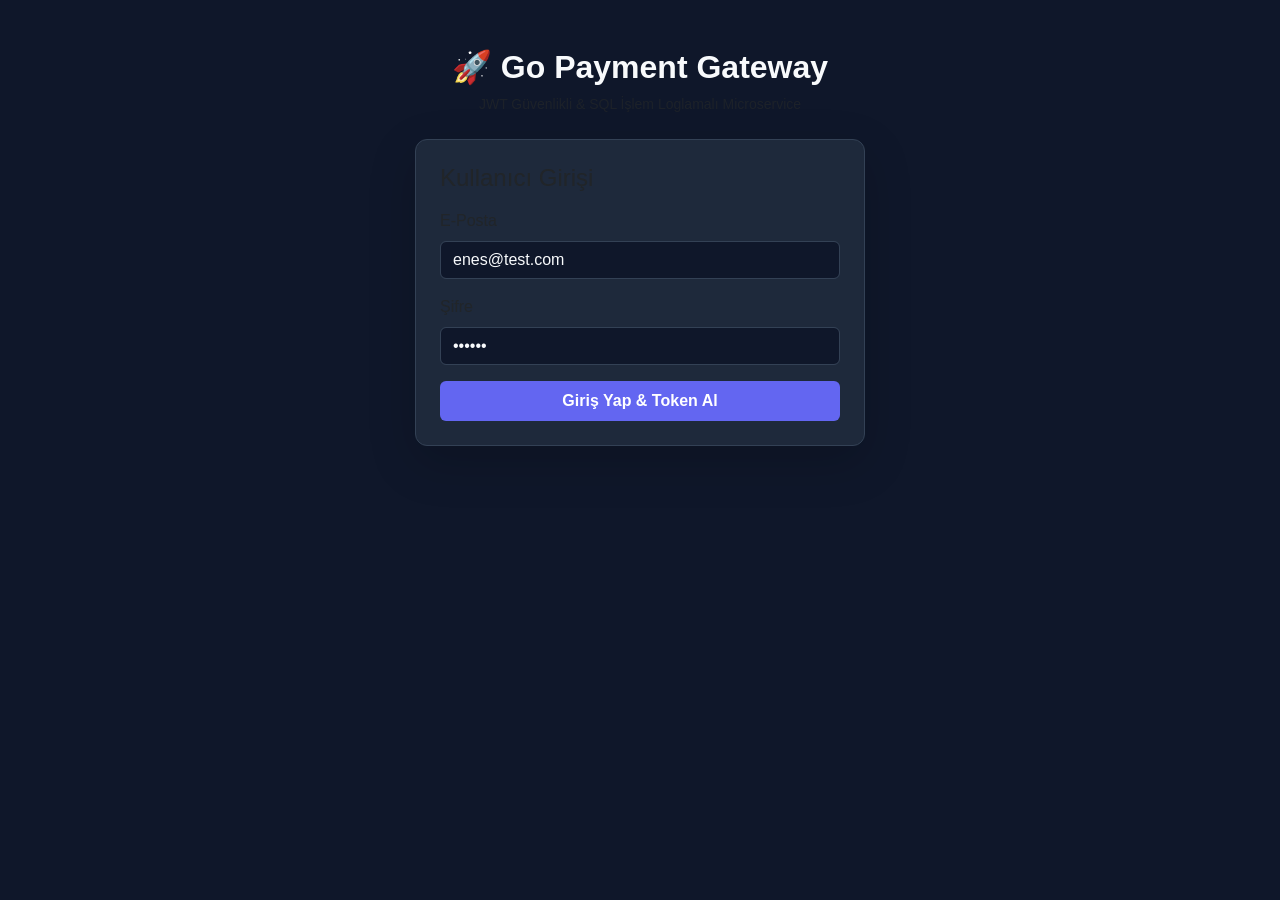
==== templates/index.html @ 171e77e1 "feat: Go Payment Gateway microservice v1.0" ====
<!DOCTYPE html>
<html lang="tr">
<head>
    <meta charset="UTF-8">
    <meta name="viewport" content="width=device-width, initial-scale=1.0">
    <title>Go Payment Gateway</title>
    <link href="https://cdn.jsdelivr.net/npm/bootstrap@5.3.0/dist/css/bootstrap.min.css" rel="stylesheet">
    <style>
        body { background-color: #0f172a; color: #f8fafc; font-family: 'Segoe UI', Tahoma, Geneva, Verdana, sans-serif; }
        .card { background-color: #1e293b; border: 1px solid #334155; border-radius: 12px; }
        .btn-primary { background-color: #6366f1; border: none; }
        .btn-primary:hover { background-color: #4f46e5; }
        .btn-success { background-color: #10b981; border: none; }
        .btn-success:hover { background-color: #059669; }
        .form-control, .form-control:focus { background-color: #0f172a; border: 1px solid #334155; color: #f8fafc; }
        .table-dark { background-color: #1e293b; color: #f8fafc; }
    </style>
</head>
<body class="py-5">

    <div class="container" style="max-width: 900px;">
        <!-- LOGO / BAŞLIK -->
        <div class="text-center mb-4">
            <h2 class="fw-bold text-indigo-400">🚀 Go Payment Gateway</h2>
            <p class="text-muted small">JWT Güvenlikli & SQL İşlem Loglamalı Microservice</p>
        </div>

        <!-- 1. GİRİŞ FORMU -->
        <div id="loginCard" class="card p-4 shadow-lg mx-auto" style="max-width: 450px;">
            <h4 class="mb-3">Kullanıcı Girişi</h4>
            <div class="mb-3">
                <label class="form-label">E-Posta</label>
                <input type="email" id="emailInput" class="form-control" value="enes@test.com">
            </div>
            <div class="mb-3">
                <label class="form-label">Şifre</label>
                <input type="password" id="passInput" class="form-control" value="123456">
            </div>
            <button onclick="login()" class="btn btn-primary w-100 py-2 fw-bold">Giriş Yap & Token Al</button>
            <div id="loginAlert" class="mt-3 alert d-none small" role="alert"></div>
        </div>

        <!-- 2. ANA PANEL (Giriş Yapılınca Açılacak) -->
        <div id="mainPanel" class="row g-4 d-none">
            <!-- SOL KOLON: ÖDEME VE TOPLU KART YÜKLEME -->
            <div class="col-md-6">
                <!-- Ödeme Yap -->
                <div class="card p-4 shadow-lg mb-4">
                    <div class="d-flex justify-content-between align-items-center mb-3">
                        <h5 class="m-0">💳 Ödeme Yap</h5>
                        <span class="badge bg-success">JWT Aktif 🔑</span>
                    </div>
                    <div class="mb-3">
                        <label class="form-label">Kart Numarası</label>
                        <input type="text" id="kartNoInput" class="form-control" value="9999-8888">
                    </div>
                    <div class="row">
                        <div class="col-6 mb-3">
                            <label class="form-label">Mevcut Bakiye</label>
                            <input type="number" id="bakiyeInput" class="form-control" value="1000">
                        </div>
                        <div class="col-6 mb-3">
                            <label class="form-label">Tutar</label>
                            <input type="number" id="tutarInput" class="form-control" value="250">
                        </div>
                    </div>
                    <button onclick="odemeYap()" class="btn btn-success w-100 py-2 fw-bold">Ödemeyi Onayla</button>
                    <div id="payAlert" class="mt-3 alert d-none small" role="alert"></div>
                </div>

                <!-- Toplu Kart Yükleme -->
                <div class="card p-4 shadow-lg">
                    <h5 class="mb-2">📦 Toplu Kart Yükle (Batch)</h5>
                    <p class="text-muted small mb-2">JSON formatında toplu kart verisi ekleyin:</p>
                    <textarea id="batchJsonInput" class="form-control mb-3" rows="3">[{"kart_no":"1111-2222","bakiye":1500},{"kart_no":"3333-4444","bakiye":2000}]</textarea>
                    <button onclick="topluKartEkle()" class="btn btn-outline-info w-100 fw-bold">Toplu Kartları İçeri Aktar</button>
                    <div id="batchAlert" class="mt-2 alert d-none small" role="alert"></div>
                </div>
            </div>

            <!-- SAĞ KOLON: CANLI İŞLEM GEÇMİŞİ -->
            <div class="col-md-6">
                <div class="card p-4 shadow-lg h-100">
                    <div class="d-flex justify-content-between align-items-center mb-3">
                        <h5 class="m-0">📜 Son İşlem Logları</h5>
                        <button onclick="islemleriGetir()" class="btn btn-sm btn-outline-light">Yenile 🔄</button>
                    </div>
                    <div class="table-responsive">
                        <table class="table table-dark table-hover small text-center align-middle">
                            <thead>
                                <tr>
                                    <th>Kart</th>
                                    <th>Tutar</th>
                                    <th>Durum</th>
                                </tr>
                            </thead>
                            <tbody id="transactionsTable">
                                <tr><td colspan="3" class="text-muted">Henüz işlem yapılmadı</td></tr>
                            </tbody>
                        </table>
                    </div>
                </div>
            </div>
        </div>
    </div>

    <!-- JAVASCRIPT -->
    <script>
        let jwtToken = "";

        async function login() {
            const eposta = document.getElementById('emailInput').value;
            const sifre = document.getElementById('passInput').value;
            const alertBox = document.getElementById('loginAlert');

            try {
                const response = await fetch('/api/v1/login', {
                    method: 'POST',
                    headers: { 'Content-Type': 'application/json' },
                    body: JSON.stringify({ eposta, sifre })
                });

                const data = await response.json();

                if (data.basarili) {
                    jwtToken = data.token;
                    alertBox.className = "mt-3 alert alert-success";
                    alertBox.innerText = "Giriş başarılı!";
                    alertBox.classList.remove('d-none');

                    setTimeout(() => {
                        document.getElementById('loginCard').classList.add('d-none');
                        document.getElementById('mainPanel').classList.remove('d-none');
                        islemleriGetir();
                    }, 800);
                } else {
                    alertBox.className = "mt-3 alert alert-danger";
                    alertBox.innerText = data.mesaj || "Giriş başarısız!";
                    alertBox.classList.remove('d-none');
                }
            } catch (err) {
                alertBox.className = "mt-3 alert alert-danger";
                alertBox.innerText = "Sunucuya bağlanılamadı!";
                alertBox.classList.remove('d-none');
            }
        }

        async function odemeYap() {
            const kart_no = document.getElementById('kartNoInput').value;
            const bakiye = parseFloat(document.getElementById('bakiyeInput').value);
            const tutar = parseFloat(document.getElementById('tutarInput').value);
            const alertBox = document.getElementById('payAlert');

            try {
                const response = await fetch('/api/v1/pay', {
                    method: 'POST',
                    headers: {
                        'Content-Type': 'application/json',
                        'Authorization': 'Bearer ' + jwtToken
                    },
                    body: JSON.stringify({ kart_no, bakiye, tutar })
                });

                const data = await response.json();

                if (data.basarili) {
                    alertBox.className = "mt-3 alert alert-success";
                    alertBox.innerText = `✅ ${data.mesaj}`;
                    alertBox.classList.remove('d-none');
                    document.getElementById('bakiyeInput').value = data.kalan_bakiye;
                } else {
                    alertBox.className = "mt-3 alert alert-danger";
                    alertBox.innerText = `❌ ${data.mesaj}`;
                    alertBox.classList.remove('d-none');
                }
                islemleriGetir();
            } catch (err) {
                alertBox.className = "mt-3 alert alert-danger";
                alertBox.innerText = "İşlem hatası!";
                alertBox.classList.remove('d-none');
            }
        }

    async function islemleriGetir() {
    const tbody = document.getElementById('transactionsTable');
    
    // Butona basıldığında yükleniyor hissi verelim
    tbody.innerHTML = `<tr><td colspan="3" class="text-muted">Yükleniyor...</td></tr>`;

    try {
        const response = await fetch('/api/v1/transactions', {
            method: 'GET',
            headers: { 
                'Content-Type': 'application/json',
                'Authorization': 'Bearer ' + jwtToken 
            }
        });

        if (!response.ok) {
            throw new Error("İşlem geçmişi alınamadı");
        }

        const data = await response.json();
        tbody.innerHTML = "";

        if (!data || data.length === 0) {
            tbody.innerHTML = `<tr><td colspan="3" class="text-muted">Henüz işlem geçmişi yok</td></tr>`;
            return;
        }

        data.forEach(item => {
            const badgeClass = item.durum === "Başarılı" ? "bg-success" : "bg-danger";
            tbody.innerHTML += `
                <tr>
                    <td><strong>${item.kart_no}</strong></td>
                    <td>${item.tutar} TL</td>
                    <td><span class="badge ${badgeClass}">${item.durum}</span></td>
                </tr>
            `;
        });
    } catch (err) {
        console.error("Hata:", err);
        tbody.innerHTML = `<tr><td colspan="3" class="text-danger">Veri çekilemedi!</td></tr>`;
    }
}

        async function topluKartEkle() {
            const rawJson = document.getElementById('batchJsonInput').value;
            const alertBox = document.getElementById('batchAlert');

            try {
                const response = await fetch('/api/v1/cards/batch', {
                    method: 'POST',
                    headers: {
                        'Content-Type': 'application/json',
                        'Authorization': 'Bearer ' + jwtToken
                    },
                    body: rawJson
                });
                const data = await response.json();

                if (data.basarili) {
                    alertBox.className = "mt-2 alert alert-success";
                    alertBox.innerText = data.mesaj;
                    alertBox.classList.remove('d-none');
                } else {
                    alertBox.className = "mt-2 alert alert-danger";
                    alertBox.innerText = "Yükleme başarısız!";
                    alertBox.classList.remove('d-none');
                }
            } catch (err) {
                alertBox.className = "mt-2 alert alert-danger";
                alertBox.innerText = "JSON formatı hatalı!";
                alertBox.classList.remove('d-none');
            }
        }
    </script>
</body>
</html>
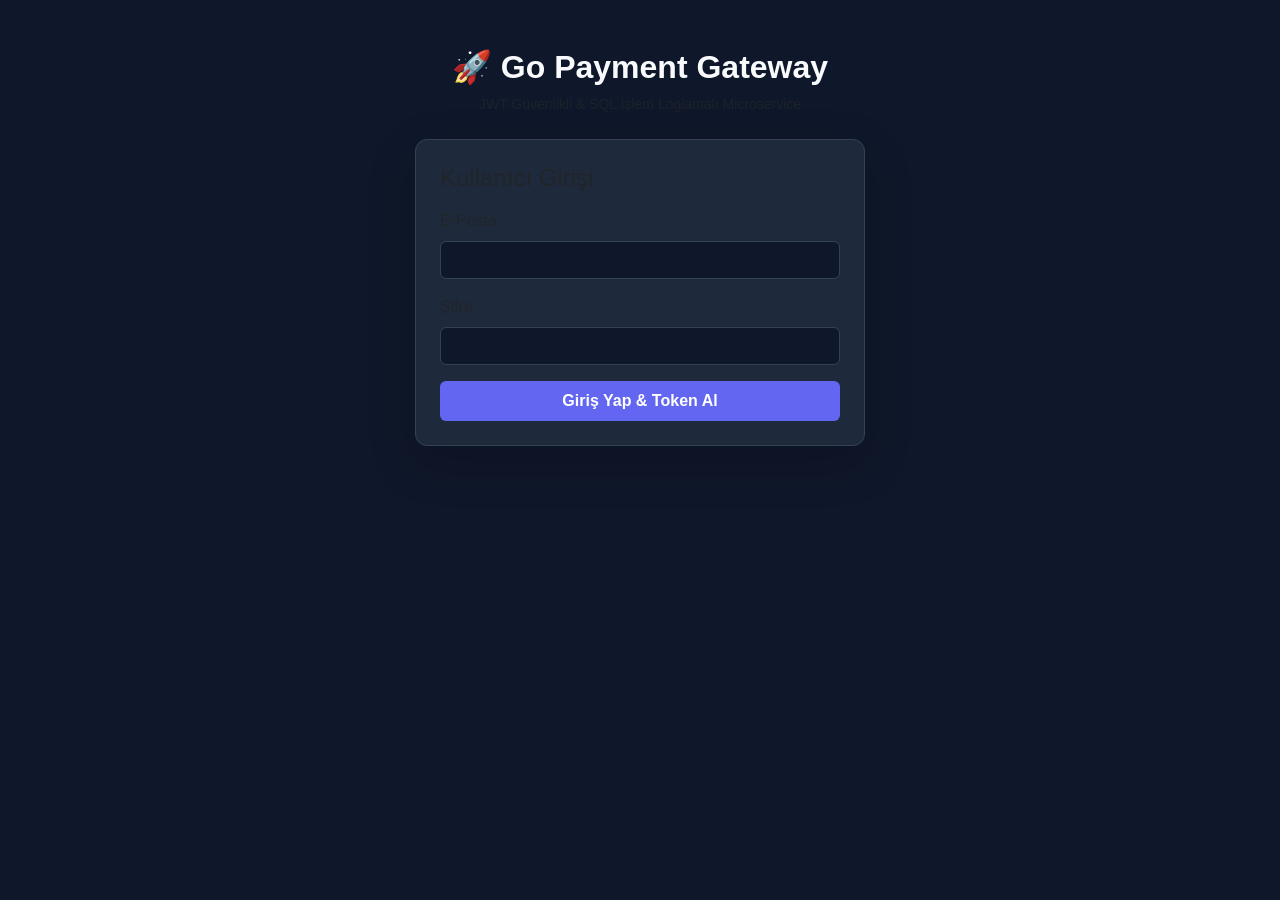
==== commit 784902e9: "fix: ödeme akışındaki kritik güvenlik ve para hatalarını düzelt - Bakiye artık yalnızca sunucuda: öd" ====
--- a/templates/index.html
+++ b/templates/index.html
@@ -19,32 +19,32 @@
 <body class="py-5">
 
     <div class="container" style="max-width: 900px;">
-        <!-- LOGO / BAŞLIK -->
+        
         <div class="text-center mb-4">
             <h2 class="fw-bold text-indigo-400">🚀 Go Payment Gateway</h2>
             <p class="text-muted small">JWT Güvenlikli & SQL İşlem Loglamalı Microservice</p>
         </div>
 
-        <!-- 1. GİRİŞ FORMU -->
+
         <div id="loginCard" class="card p-4 shadow-lg mx-auto" style="max-width: 450px;">
             <h4 class="mb-3">Kullanıcı Girişi</h4>
             <div class="mb-3">
                 <label class="form-label">E-Posta</label>
-                <input type="email" id="emailInput" class="form-control" value="enes@test.com">
+                <input type="email" id="emailInput" class="form-control" autocomplete="username">
             </div>
             <div class="mb-3">
                 <label class="form-label">Şifre</label>
-                <input type="password" id="passInput" class="form-control" value="123456">
+                <input type="password" id="passInput" class="form-control" autocomplete="current-password">
             </div>
             <button onclick="login()" class="btn btn-primary w-100 py-2 fw-bold">Giriş Yap & Token Al</button>
             <div id="loginAlert" class="mt-3 alert d-none small" role="alert"></div>
         </div>
 
-        <!-- 2. ANA PANEL (Giriş Yapılınca Açılacak) -->
+
         <div id="mainPanel" class="row g-4 d-none">
-            <!-- SOL KOLON: ÖDEME VE TOPLU KART YÜKLEME -->
+  
             <div class="col-md-6">
-                <!-- Ödeme Yap -->
+
                 <div class="card p-4 shadow-lg mb-4">
                     <div class="d-flex justify-content-between align-items-center mb-3">
                         <h5 class="m-0">💳 Ödeme Yap</h5>
@@ -54,23 +54,18 @@
                         <label class="form-label">Kart Numarası</label>
                         <input type="text" id="kartNoInput" class="form-control" value="9999-8888">
                     </div>
-                    <div class="row">
-                        <div class="col-6 mb-3">
-                            <label class="form-label">Mevcut Bakiye</label>
-                            <input type="number" id="bakiyeInput" class="form-control" value="1000">
-                        </div>
-                        <div class="col-6 mb-3">
-                            <label class="form-label">Tutar</label>
-                            <input type="number" id="tutarInput" class="form-control" value="250">
-                        </div>
-                    </div>
+                    <div class="mb-3">
+                        <label class="form-label">Tutar (TL)</label>
+                        <input type="text" inputmode="decimal" id="tutarInput" class="form-control" value="250.00">
+                    </div>
+                    <p class="small text-muted mb-3">Kalan bakiye: <span id="kalanBakiye">—</span></p>
                     <button onclick="odemeYap()" class="btn btn-success w-100 py-2 fw-bold">Ödemeyi Onayla</button>
                     <div id="payAlert" class="mt-3 alert d-none small" role="alert"></div>
                 </div>
 
-                <!-- Toplu Kart Yükleme -->
+
                 <div class="card p-4 shadow-lg">
-                    <h5 class="mb-2">📦 Toplu Kart Yükle (Batch)</h5>
+                    <h5 class="mb-2">📦 Toplu Kart Yükle (Batch) <span class="badge bg-warning text-dark">Admin</span></h5>
                     <p class="text-muted small mb-2">JSON formatında toplu kart verisi ekleyin:</p>
                     <textarea id="batchJsonInput" class="form-control mb-3" rows="3">[{"kart_no":"1111-2222","bakiye":1500},{"kart_no":"3333-4444","bakiye":2000}]</textarea>
                     <button onclick="topluKartEkle()" class="btn btn-outline-info w-100 fw-bold">Toplu Kartları İçeri Aktar</button>
@@ -78,7 +73,7 @@
                 </div>
             </div>
 
-            <!-- SAĞ KOLON: CANLI İŞLEM GEÇMİŞİ -->
+
             <div class="col-md-6">
                 <div class="card p-4 shadow-lg h-100">
                     <div class="d-flex justify-content-between align-items-center mb-3">
@@ -104,7 +99,6 @@
         </div>
     </div>
 
-    <!-- JAVASCRIPT -->
     <script>
         let jwtToken = "";
 
@@ -147,8 +141,8 @@
 
         async function odemeYap() {
             const kart_no = document.getElementById('kartNoInput').value;
-            const bakiye = parseFloat(document.getElementById('bakiyeInput').value);
-            const tutar = parseFloat(document.getElementById('tutarInput').value);
+            // Tutar metin olarak gönderilir; sunucu kuruşa çevirir (float yuvarlama hatası olmaz).
+            const tutar = document.getElementById('tutarInput').value.trim().replace(',', '.');
             const alertBox = document.getElementById('payAlert');
 
             try {
@@ -158,16 +152,18 @@
                         'Content-Type': 'application/json',
                         'Authorization': 'Bearer ' + jwtToken
                     },
-                    body: JSON.stringify({ kart_no, bakiye, tutar })
+                    body: JSON.stringify({ kart_no, tutar })
                 });
 
                 const data = await response.json();
+                if (data.kalan_bakiye !== undefined) {
+                    document.getElementById('kalanBakiye').textContent = Number(data.kalan_bakiye).toFixed(2) + ' TL';
+                }
 
                 if (data.basarili) {
                     alertBox.className = "mt-3 alert alert-success";
                     alertBox.innerText = `✅ ${data.mesaj}`;
                     alertBox.classList.remove('d-none');
-                    document.getElementById('bakiyeInput').value = data.kalan_bakiye;
                 } else {
                     alertBox.className = "mt-3 alert alert-danger";
                     alertBox.innerText = `❌ ${data.mesaj}`;
@@ -183,8 +179,7 @@
 
     async function islemleriGetir() {
     const tbody = document.getElementById('transactionsTable');
-    
-    // Butona basıldığında yükleniyor hissi verelim
+ 
     tbody.innerHTML = `<tr><td colspan="3" class="text-muted">Yükleniyor...</td></tr>`;
 
     try {
@@ -208,15 +203,26 @@
             return;
         }
 
+        // Sunucudan gelen veriler textContent ile yazılır; innerHTML kullanılmaz (XSS koruması).
         data.forEach(item => {
-            const badgeClass = item.durum === "Başarılı" ? "bg-success" : "bg-danger";
-            tbody.innerHTML += `
-                <tr>
-                    <td><strong>${item.kart_no}</strong></td>
-                    <td>${item.tutar} TL</td>
-                    <td><span class="badge ${badgeClass}">${item.durum}</span></td>
-                </tr>
-            `;
+            const tr = document.createElement('tr');
+
+            const kartTd = document.createElement('td');
+            const strong = document.createElement('strong');
+            strong.textContent = item.kart_no;
+            kartTd.appendChild(strong);
+
+            const tutarTd = document.createElement('td');
+            tutarTd.textContent = Number(item.tutar).toFixed(2) + ' TL';
+
+            const durumTd = document.createElement('td');
+            const badge = document.createElement('span');
+            badge.className = 'badge ' + (item.durum === "Başarılı" ? "bg-success" : "bg-danger");
+            badge.textContent = item.durum;
+            durumTd.appendChild(badge);
+
+            tr.append(kartTd, tutarTd, durumTd);
+            tbody.appendChild(tr);
         });
     } catch (err) {
         console.error("Hata:", err);
@@ -245,7 +251,7 @@
                     alertBox.classList.remove('d-none');
                 } else {
                     alertBox.className = "mt-2 alert alert-danger";
-                    alertBox.innerText = "Yükleme başarısız!";
+                    alertBox.innerText = data.mesaj || "Yükleme başarısız!";
                     alertBox.classList.remove('d-none');
                 }
             } catch (err) {
